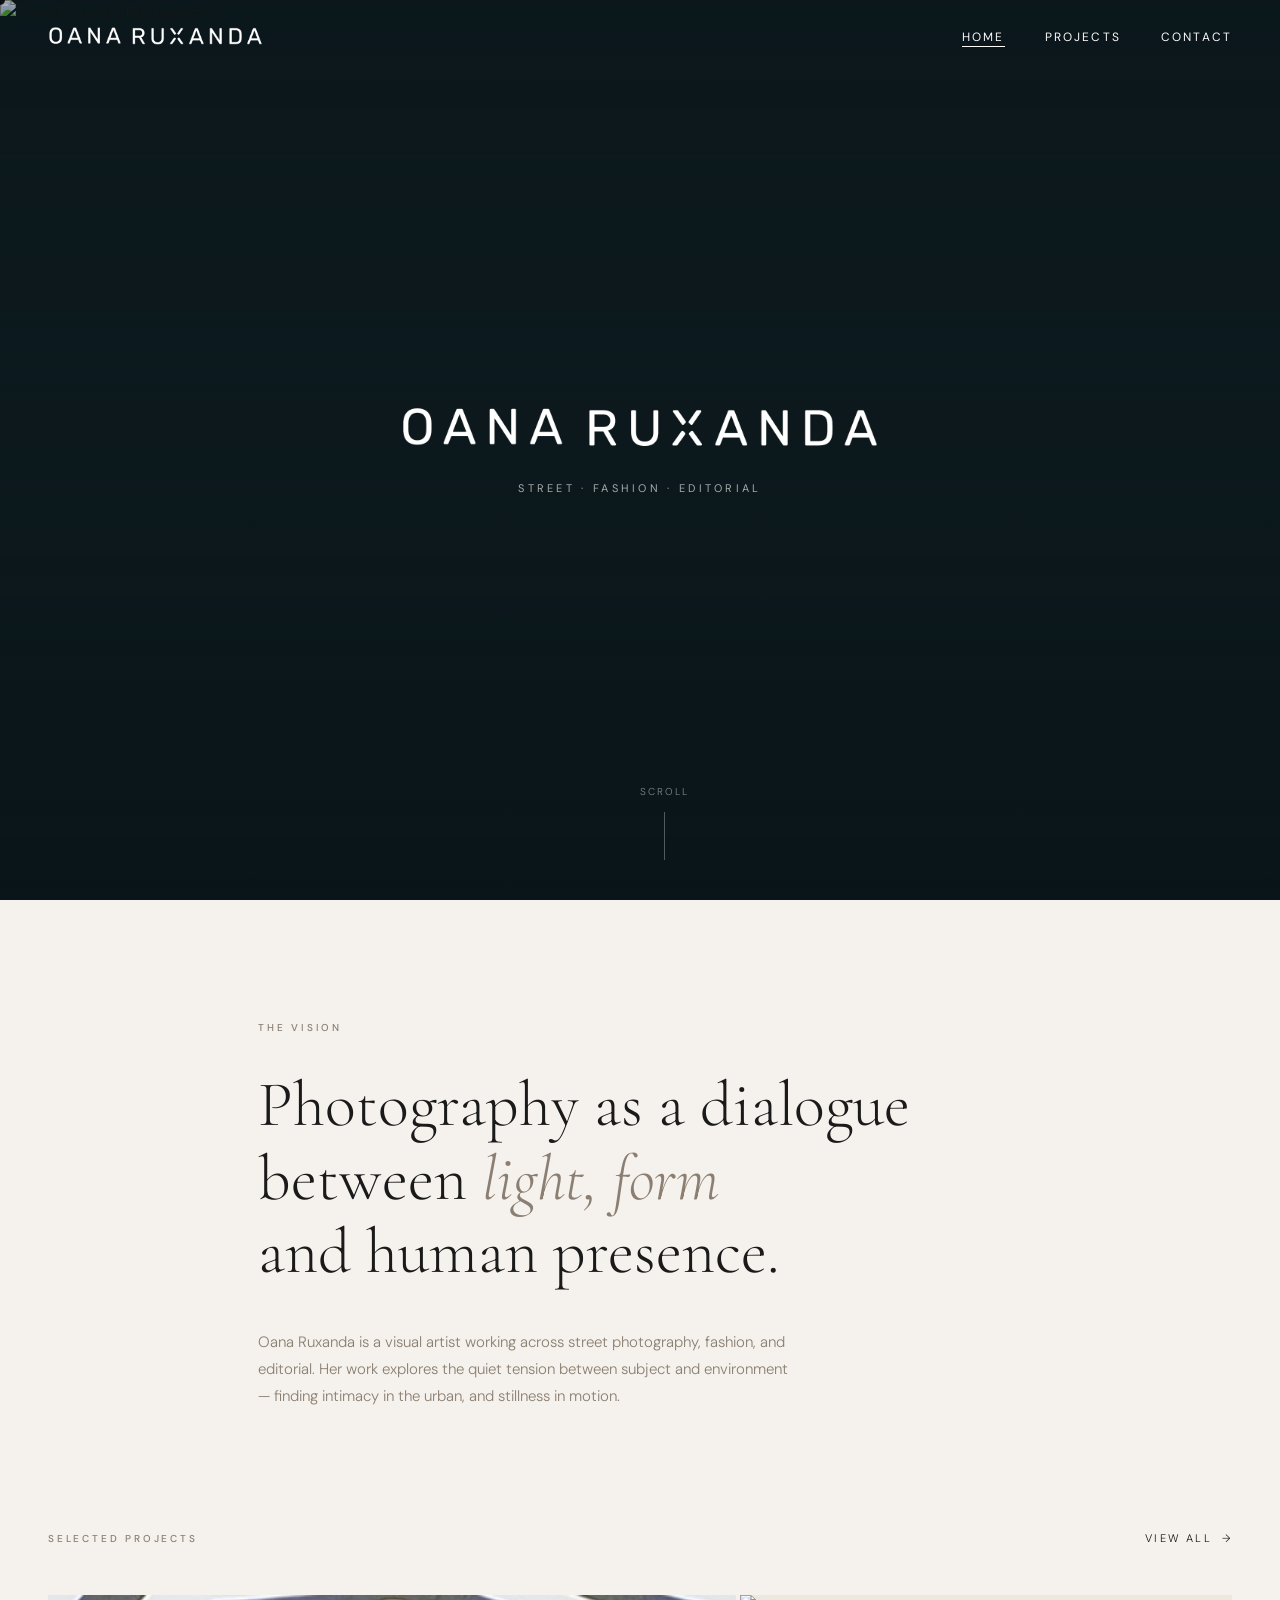
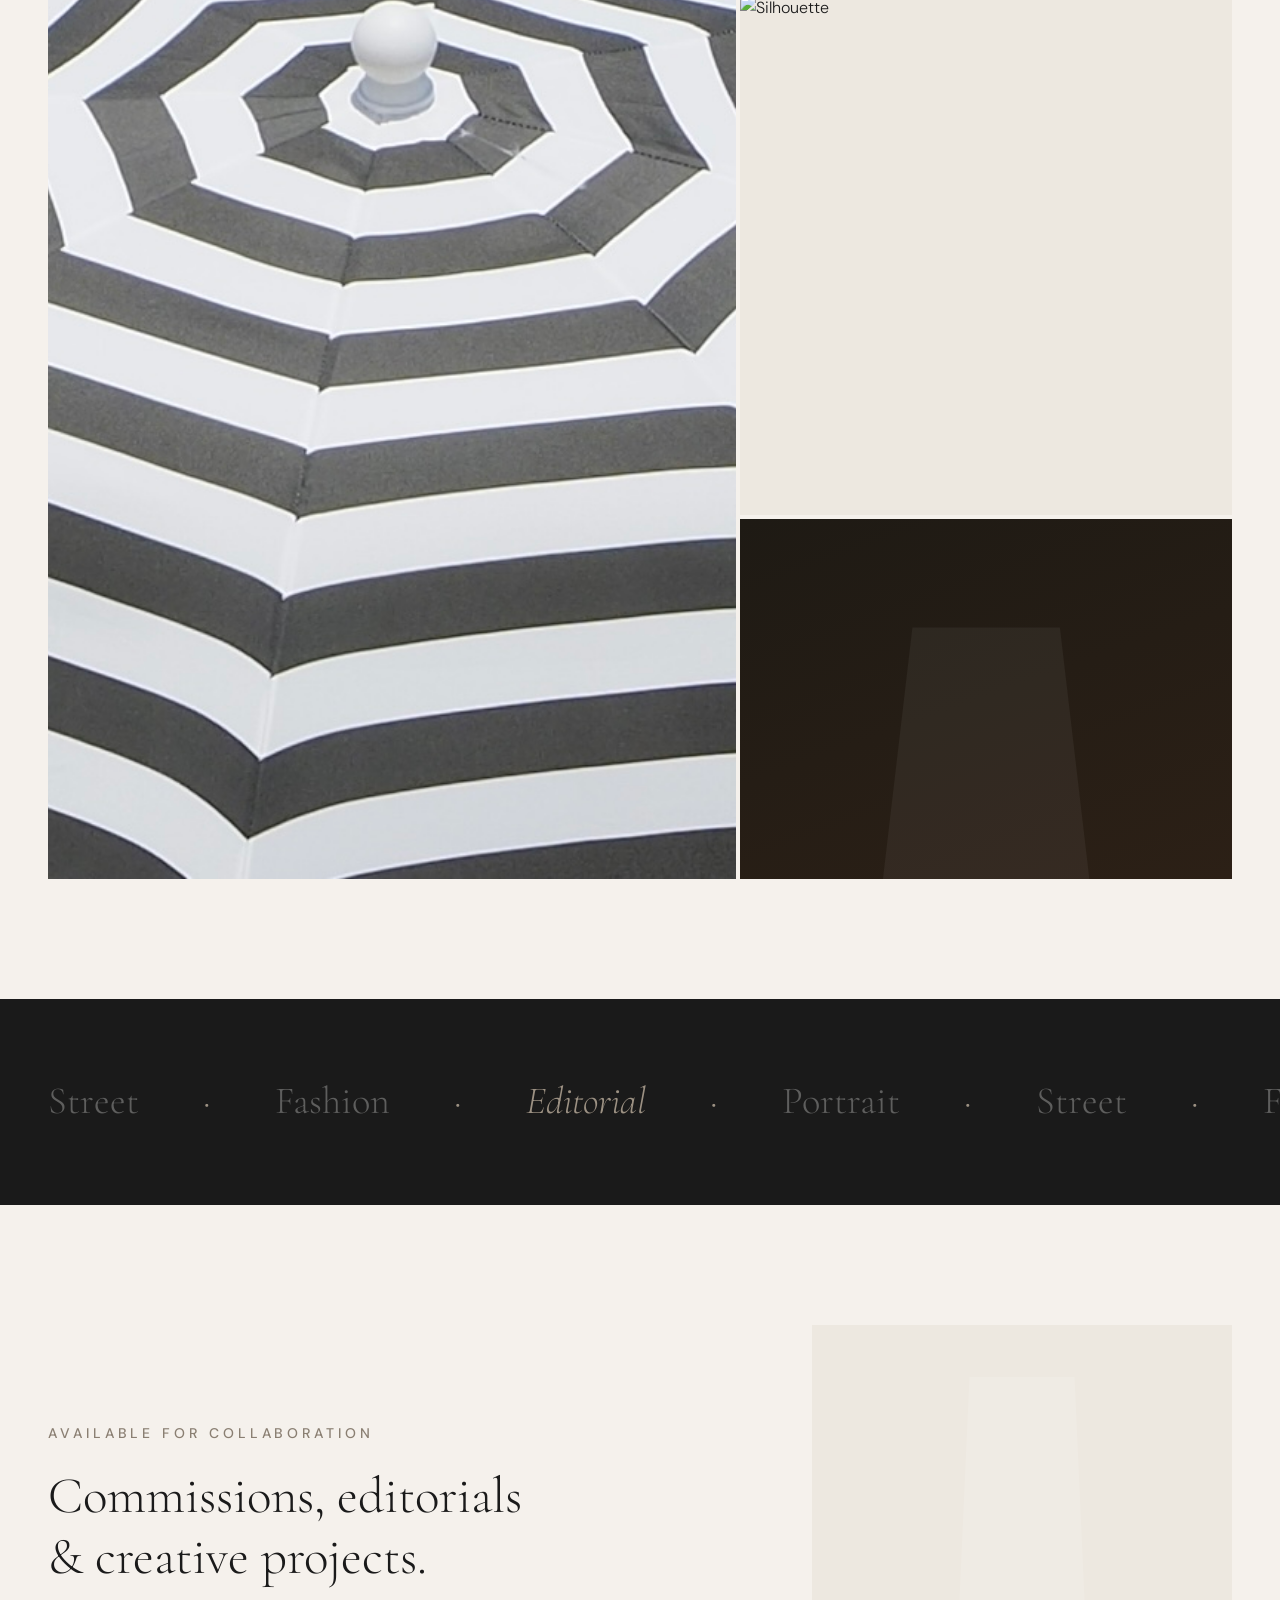
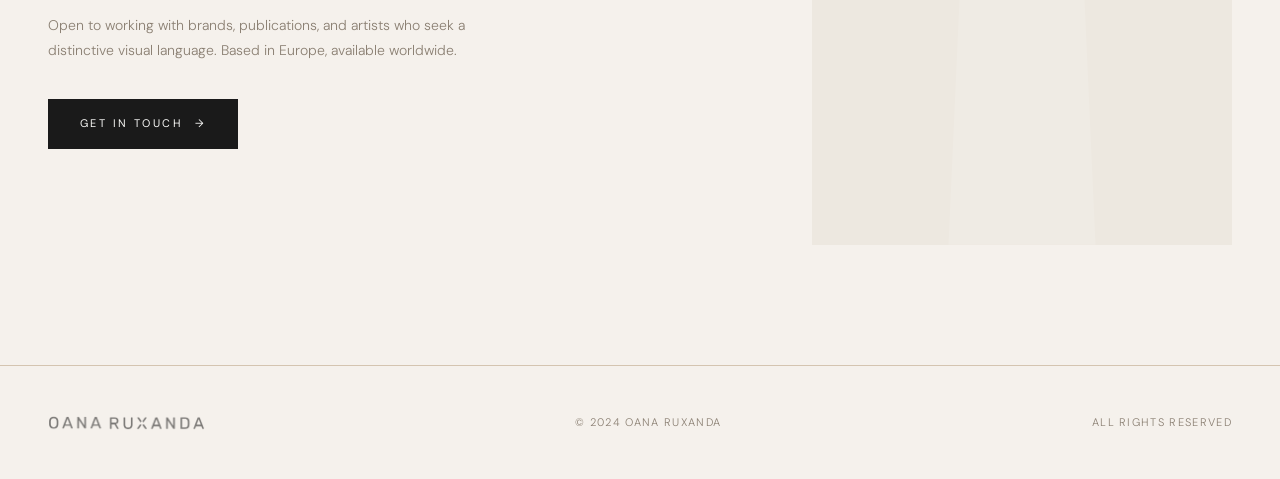
==== index.html @ 4364f2f2 "Initial commit — Oana Ruxanda portfolio website Co-Authored-By: Claude Sonnet 4.6 <noreply@anthropic" ====
<!DOCTYPE html>
<html lang="en">
<head>
  <meta charset="UTF-8">
  <meta name="viewport" content="width=device-width, initial-scale=1.0">
  <title>Oana Ruxanda — Photography</title>
  <link rel="icon" href="uploads/favicon-oana.png" type="image/png">
  <link rel="stylesheet" href="shared.css">
  <style>
    /* ---- Hero ---- */
    .hero {
      position: relative;
      height: 100vh;
      min-height: 600px;
      overflow: hidden;
      background: var(--black);
    }
    .hero-bg {
      position: absolute;
      inset: 0;
      background: #0d1a1e;
    }

    @keyframes heroFadeIn {
      from { opacity: 0; transform: scale(1.04); }
      to   { opacity: 1; transform: scale(1); }
    }
    .hero-main-img {
      position: absolute;
      inset: 0;
      width: 100%;
      height: 100%;
      object-fit: cover;
      object-position: center 40%;
      opacity: 0;
      animation: heroFadeIn 2s 0.2s var(--ease-out) forwards;
    }
    .hero-overlay {
      position: absolute;
      inset: 0;
      background: linear-gradient(
        to bottom,
        rgba(8,18,22,0.35) 0%,
        rgba(8,18,22,0.08) 40%,
        rgba(8,18,22,0.6) 100%
      );
      z-index: 1;
    }
    .hero-content {
      position: absolute;
      inset: 0;
      z-index: 2;
      display: flex;
      flex-direction: column;
      align-items: center;
      justify-content: center;
      text-align: center;
      padding: 0 24px;
    }
    .hero-logo {
      width: min(480px, 70vw);
      margin-bottom: 28px;
      opacity: 0;
      animation: heroTextIn 1.2s 0.8s var(--ease-out) forwards;
    }
    .hero-logo img {
      width: 100%;
      height: auto;
      object-fit: contain;
      filter: invert(1) brightness(2);
    }
    .hero-tagline {
      font-family: var(--font-sans);
      font-size: 11px;
      font-weight: 400;
      letter-spacing: 0.3em;
      text-transform: uppercase;
      color: rgba(250,250,248,0.65);
      opacity: 0;
      animation: heroTextIn 1.2s 1.1s var(--ease-out) forwards;
    }
    .hero-scroll {
      position: absolute;
      bottom: 40px;
      left: 50%;
      transform: translateX(-50%);
      z-index: 2;
      display: flex;
      flex-direction: column;
      align-items: center;
      gap: 12px;
      opacity: 0;
      animation: heroTextIn 1s 1.6s var(--ease-out) forwards;
      color: rgba(250,250,248,0.5);
      font-size: 10px;
      letter-spacing: 0.2em;
      text-transform: uppercase;
    }
    .hero-scroll-line {
      width: 1px;
      height: 48px;
      background: rgba(250,250,248,0.3);
      position: relative;
      overflow: hidden;
    }
    .hero-scroll-line::after {
      content: '';
      position: absolute;
      top: -100%;
      left: 0;
      width: 100%;
      height: 100%;
      background: rgba(250,250,248,0.7);
      animation: scrollDrop 1.8s 1.8s ease-in-out infinite;
    }
    @keyframes scrollDrop {
      0%   { top: -100%; }
      100% { top: 100%; }
    }
    @keyframes heroTextIn {
      from { opacity: 0; transform: translateY(16px); }
      to   { opacity: 1; transform: translateY(0); }
    }

    /* ---- Intro Section ---- */
    .intro {
      padding: 120px 48px;
      max-width: 860px;
      margin: 0 auto;
    }
    .intro-label {
      font-family: var(--font-sans);
      font-size: 10px;
      font-weight: 500;
      letter-spacing: 0.28em;
      text-transform: uppercase;
      color: var(--stone-dark);
      margin-bottom: 32px;
    }
    .intro-headline {
      font-family: var(--font-serif);
      font-size: clamp(36px, 5vw, 64px);
      font-weight: 300;
      line-height: 1.15;
      color: var(--charcoal);
      margin-bottom: 40px;
    }
    .intro-headline em {
      font-style: italic;
      color: var(--stone-dark);
    }
    .intro-body {
      font-size: 15px;
      font-weight: 300;
      color: var(--stone-dark);
      max-width: 540px;
      line-height: 1.8;
    }

    /* ---- Featured Projects ---- */
    .featured {
      padding: 0 48px 120px;
    }
    .featured-header {
      display: flex;
      align-items: baseline;
      justify-content: space-between;
      margin-bottom: 48px;
    }
    .section-label {
      font-size: 10px;
      font-weight: 500;
      letter-spacing: 0.28em;
      text-transform: uppercase;
      color: var(--stone-dark);
    }
    .view-all-link {
      font-size: 11px;
      letter-spacing: 0.2em;
      text-transform: uppercase;
      color: var(--charcoal);
      display: flex;
      align-items: center;
      gap: 10px;
      transition: gap 0.3s var(--ease-out);
    }
    .view-all-link:hover { gap: 18px; }
    .view-all-link::after { content: '→'; }

    /* Editorial asymmetric grid */
    .featured-grid {
      display: grid;
      grid-template-columns: 1.4fr 1fr;
      grid-template-rows: 520px 360px;
      gap: 4px;
    }
    .feat-item {
      position: relative;
      overflow: hidden;
      background: var(--cream-dark);
    }
    .feat-item:nth-child(1) { grid-row: span 2; }

    .feat-item-img {
      position: absolute;
      inset: 0;
      transition: transform 0.8s var(--ease-out);
    }
    .feat-item:hover .feat-item-img { transform: scale(1.04); }

    .feat-item-overlay {
      position: absolute;
      inset: 0;
      background: linear-gradient(to top, rgba(13,12,11,0.7) 0%, transparent 55%);
      opacity: 0;
      transition: opacity 0.5s var(--ease-out);
      z-index: 1;
    }
    .feat-item:hover .feat-item-overlay { opacity: 1; }

    .feat-item-info {
      position: absolute;
      bottom: 0; left: 0; right: 0;
      padding: 32px;
      z-index: 2;
      transform: translateY(8px);
      opacity: 0;
      transition: transform 0.5s var(--ease-out), opacity 0.5s var(--ease-out);
    }
    .feat-item:hover .feat-item-info { transform: translateY(0); opacity: 1; }

    .feat-item-title {
      font-family: var(--font-serif);
      font-size: 28px;
      font-weight: 300;
      color: var(--white);
      margin-bottom: 6px;
    }
    .feat-item-meta {
      font-size: 10px;
      letter-spacing: 0.2em;
      text-transform: uppercase;
      color: rgba(250,250,248,0.6);
    }

    /* Placeholder image fills */
    .ph-dark1  { background: linear-gradient(160deg, #2a2018 0%, #0f0d0b 100%); }
    .ph-dark2  { background: linear-gradient(160deg, #1e1a14 0%, #2c2016 100%); }
    .ph-mid1   { background: linear-gradient(160deg, #c8bfb0 0%, #a09080 100%); }
    .ph-mid2   { background: linear-gradient(160deg, #b0a898 0%, #8a7f72 100%); }

    /* Placeholder silhouette shapes */
    .ph-figure {
      position: absolute;
      bottom: 0;
      left: 50%;
      transform: translateX(-50%);
      width: 45%;
      height: 80%;
      background: rgba(0,0,0,0.2);
      clip-path: polygon(25% 0%, 75% 0%, 85% 100%, 15% 100%);
    }

    /* ---- Discipline Strip ---- */
    .disciplines {
      background: var(--charcoal);
      padding: 72px 48px;
      display: flex;
      align-items: center;
      gap: 0;
      overflow: hidden;
    }
    .disciplines-inner {
      display: flex;
      gap: 64px;
      animation: marquee 18s linear infinite;
      white-space: nowrap;
    }
    .disc-item {
      font-family: var(--font-serif);
      font-size: clamp(28px, 3vw, 42px);
      font-weight: 300;
      color: var(--white);
      opacity: 0.3;
      flex-shrink: 0;
    }
    .disc-item.accent {
      color: var(--stone-light);
      opacity: 0.7;
      font-style: italic;
    }
    @keyframes marquee {
      from { transform: translateX(0); }
      to   { transform: translateX(-50%); }
    }

    /* ---- Selected Work Banner ---- */
    .selected-banner {
      padding: 120px 48px;
      display: flex;
      align-items: center;
      gap: 80px;
    }
    .selected-banner-text { flex: 1; }
    .selected-banner-text h2 {
      font-family: var(--font-serif);
      font-size: clamp(32px, 4vw, 54px);
      font-weight: 300;
      line-height: 1.2;
      margin-bottom: 24px;
    }
    .selected-banner-text p {
      font-size: 14px;
      color: var(--stone-dark);
      max-width: 420px;
      line-height: 1.8;
      margin-bottom: 36px;
    }
    .btn-primary {
      display: inline-flex;
      align-items: center;
      gap: 12px;
      font-family: var(--font-sans);
      font-size: 11px;
      font-weight: 400;
      letter-spacing: 0.22em;
      text-transform: uppercase;
      color: var(--white);
      background: var(--charcoal);
      padding: 16px 32px;
      transition: background 0.3s, gap 0.3s var(--ease-out);
    }
    .btn-primary:hover { background: var(--charcoal-mid); gap: 20px; }
    .btn-primary::after { content: '→'; }

    .selected-banner-img {
      flex: 0 0 420px;
      height: 520px;
      position: relative;
      overflow: hidden;
      background: var(--cream-dark);
    }

    /* ---- Responsive ---- */
    @media (max-width: 900px) {
      .featured-grid {
        grid-template-columns: 1fr;
        grid-template-rows: 420px 280px 280px;
      }
      .feat-item:nth-child(1) { grid-row: span 1; }
      .featured, .intro { padding-left: 24px; padding-right: 24px; }
      .selected-banner { flex-direction: column; gap: 40px; padding: 72px 24px; }
      .selected-banner-img { flex: none; width: 100%; height: 320px; }
      .disciplines { padding: 48px 24px; }
    }
    @media (max-width: 600px) {
      .intro { padding: 72px 20px; }
      .featured { padding-left: 20px; padding-right: 20px; padding-bottom: 80px; }
      .selected-banner { padding: 60px 20px; }
      .featured-grid { grid-template-rows: 300px 220px 220px; }
    }
  </style>
</head>
<body>

  <!-- Cursor -->
  <div id="cursor"></div>
  <div id="cursor-ring"></div>

  <!-- Page Transition Overlay -->
  <div id="page-transition"></div>

  <!-- Navigation -->
  <nav class="nav light-links light-logo" data-light-on-top="true">
    <a class="nav-logo" href="index.html">
      <img src="uploads/logo-oana.png" alt="Oana Ruxanda">
    </a>
    <ul class="nav-links">
      <li><a href="index.html">Home</a></li>
      <li><a href="projects.html">Projects</a></li>
      <li><a href="contact.html">Contact</a></li>
    </ul>
    <button class="nav-hamburger" id="nav-hamburger" aria-label="Menu">
      <span></span><span></span><span></span>
    </button>
  </nav>
  <div class="nav-mobile" id="nav-mobile">
    <a href="index.html">Home</a>
    <a href="projects.html">Projects</a>
    <a href="contact.html">Contact</a>
  </div>

  <!-- Hero -->
  <section class="hero">
    <div class="hero-bg"></div>
    <img class="hero-main-img" src="echoes/cover.jpg" alt="Oana Ruxanda Photography">
    <div class="hero-overlay"></div>
    <div class="hero-content">
      <div class="hero-logo">
        <img src="uploads/logo-oana.png" alt="Oana Ruxanda">
      </div>
      <p class="hero-tagline">Street · Fashion · Editorial</p>
    </div>
    <div class="hero-scroll">
      <span>Scroll</span>
      <div class="hero-scroll-line"></div>
    </div>
  </section>

  <!-- Intro -->
  <section class="intro">
    <p class="reveal intro-label">The Vision</p>
    <h2 class="reveal reveal-delay-1 intro-headline">
      Photography as a dialogue<br>between <em>light, form</em><br>and human presence.
    </h2>
    <p class="reveal reveal-delay-2 intro-body">
      Oana Ruxanda is a visual artist working across street photography, fashion, and editorial. Her work explores the quiet tension between subject and environment — finding intimacy in the urban, and stillness in motion.
    </p>
  </section>

  <!-- Featured Projects -->
  <section class="featured">
    <div class="featured-header reveal">
      <span class="section-label">Selected Projects</span>
      <a class="view-all-link" href="projects.html">View All</a>
    </div>
    <div class="featured-grid">

      <a href="project-detail.html?id=1" class="feat-item reveal">
        <div class="feat-item-img" style="position:absolute;inset:0;">
          <img src="uploads/umbrella-diaries/cover.jpeg" alt="Umbrella Diaries" style="width:100%;height:100%;object-fit:cover;display:block;">
        </div>
        <div class="feat-item-overlay"></div>
        <div class="feat-item-info">
          <div class="feat-item-title">Umbrella Diaries</div>
          <div class="feat-item-meta">Street · 2024</div>
        </div>
      </a>

      <a href="project-detail.html?id=2" class="feat-item reveal reveal-delay-2">
        <div class="feat-item-img" style="position:absolute;inset:0;">
          <img src="echoes/Oana Ruxanda_echoes_dyptic 3.2.jpg" alt="Silhouette" style="width:100%;height:100%;object-fit:cover;display:block;">
        </div>
        <div class="feat-item-overlay"></div>
        <div class="feat-item-info">
          <div class="feat-item-title">Echoes</div>
          <div class="feat-item-meta">Fashion · 2024</div>
        </div>
      </a>

      <a href="project-detail.html?id=3" class="feat-item reveal reveal-delay-3">
        <div class="feat-item-img ph-dark2">
          <div class="ph-figure" style="background:rgba(255,255,255,0.05); width:60%; height:70%;"></div>
        </div>
        <div class="feat-item-overlay"></div>
        <div class="feat-item-info">
          <div class="feat-item-title">Soft Focus</div>
          <div class="feat-item-meta">Editorial · 2023</div>
        </div>
      </a>

    </div>
  </section>

  <!-- Discipline Strip -->
  <div class="disciplines">
    <div class="disciplines-inner">
      <span class="disc-item">Street</span>
      <span class="disc-item accent">·</span>
      <span class="disc-item">Fashion</span>
      <span class="disc-item accent">·</span>
      <span class="disc-item accent">Editorial</span>
      <span class="disc-item accent">·</span>
      <span class="disc-item">Portrait</span>
      <span class="disc-item accent">·</span>
      <span class="disc-item">Street</span>
      <span class="disc-item accent">·</span>
      <span class="disc-item">Fashion</span>
      <span class="disc-item accent">·</span>
      <span class="disc-item accent">Editorial</span>
      <span class="disc-item accent">·</span>
      <span class="disc-item">Portrait</span>
      <span class="disc-item accent">·</span>
    </div>
  </div>

  <!-- Selected Work Banner -->
  <section class="selected-banner">
    <div class="selected-banner-text reveal">
      <p class="section-label" style="margin-bottom:20px;">Available for Collaboration</p>
      <h2>Commissions, editorials<br>&amp; creative projects.</h2>
      <p>Open to working with brands, publications, and artists who seek a distinctive visual language. Based in Europe, available worldwide.</p>
      <a href="contact.html" class="btn-primary">Get in Touch</a>
    </div>
    <div class="selected-banner-img reveal reveal-delay-3 ph-mid2">
      <div class="ph-figure" style="background:rgba(255,255,255,0.12); width:50%; height:90%;"></div>
    </div>
  </section>

  <!-- Footer -->
  <footer class="footer reveal">
    <div class="footer-logo">
      <img src="uploads/logo-oana.png" alt="Oana Ruxanda">
    </div>
    <span>© 2024 Oana Ruxanda</span>
    <span>All rights reserved</span>
  </footer>

  <script src="shared.js"></script>
</body>
</html>
---- shared.css ----
/* ============================================
   OANA RUXANDA — Shared Design System
   ============================================ */

@import url('https://fonts.googleapis.com/css2?family=Cormorant+Garamond:ital,wght@0,300;0,400;0,500;0,600;1,300;1,400;1,500&family=DM+Sans:wght@200;300;400;500&display=swap');

/* --- Tokens --- */
:root {
  --cream: #F5F1EC;
  --cream-dark: #EDE8E0;
  --charcoal: #1A1A1A;
  --charcoal-mid: #2C2C2C;
  --stone: #B8A99A;
  --stone-light: #D4C4B0;
  --stone-dark: #8A7F72;
  --white: #FAFAF8;
  --black: #0D0D0D;

  --font-serif: 'Cormorant Garamond', Georgia, serif;
  --font-sans: 'DM Sans', system-ui, sans-serif;

  --nav-h: 72px;
  --ease-out: cubic-bezier(0.16, 1, 0.3, 1);
  --ease-in-out: cubic-bezier(0.65, 0, 0.35, 1);
}

/* --- Reset --- */
*, *::before, *::after { box-sizing: border-box; margin: 0; padding: 0; }
html { scroll-behavior: smooth; }
body {
  background: var(--cream);
  color: var(--charcoal);
  font-family: var(--font-sans);
  font-weight: 300;
  line-height: 1.6;
  cursor: none;
  overflow-x: hidden;
}
img { display: block; width: 100%; height: 100%; object-fit: cover; }
a { color: inherit; text-decoration: none; }
button { cursor: none; border: none; background: none; font-family: inherit; }

/* --- Custom Cursor --- */
#cursor {
  position: fixed;
  width: 10px; height: 10px;
  background: var(--charcoal);
  border-radius: 50%;
  pointer-events: none;
  z-index: 9999;
  transform: translate(-50%, -50%);
  transition: width 0.3s var(--ease-out), height 0.3s var(--ease-out), background 0.3s;
  mix-blend-mode: multiply;
}
#cursor.hover {
  width: 40px; height: 40px;
  background: var(--stone);
}
#cursor.dark {
  background: var(--white);
  mix-blend-mode: screen;
}
#cursor-ring {
  position: fixed;
  width: 36px; height: 36px;
  border: 1px solid var(--charcoal);
  border-radius: 50%;
  pointer-events: none;
  z-index: 9998;
  transform: translate(-50%, -50%);
  transition: width 0.5s var(--ease-out), height 0.5s var(--ease-out), border-color 0.3s, opacity 0.3s;
  opacity: 0.4;
}
#cursor-ring.hover { width: 60px; height: 60px; opacity: 0.2; }
#cursor-ring.dark { border-color: var(--white); }

/* --- Navigation --- */
.nav {
  position: fixed;
  top: 0; left: 0; right: 0;
  z-index: 100;
  height: var(--nav-h);
  display: flex;
  align-items: center;
  justify-content: space-between;
  padding: 0 48px;
  transition: transform 0.5s var(--ease-out), background 0.4s;
}
.nav.hidden { transform: translateY(-100%); }
.nav.solid { background: var(--cream); }
.nav.dark-bg { background: transparent; }

.nav-logo img {
  height: 22px;
  width: auto;
  display: block;
}

.nav-links {
  display: flex;
  gap: 40px;
  list-style: none;
}
.nav-links a {
  font-family: var(--font-sans);
  font-size: 12px;
  font-weight: 400;
  letter-spacing: 0.18em;
  text-transform: uppercase;
  position: relative;
  color: inherit;
}
.nav-links a::after {
  content: '';
  position: absolute;
  bottom: -2px; left: 0;
  width: 0; height: 1px;
  background: currentColor;
  transition: width 0.4s var(--ease-out);
}
.nav-links a:hover::after,
.nav-links a.active::after { width: 100%; }

.nav.light-links .nav-links a { color: var(--white); }
.nav.light-logo .nav-logo img { filter: invert(1) brightness(2); }
.nav.solid .nav-logo img { filter: none; }
.nav.solid .nav-links a { color: var(--charcoal); }

/* --- Page Transition Overlay --- */
#page-transition {
  position: fixed;
  inset: 0;
  background: var(--charcoal);
  z-index: 9000;
  transform: scaleY(0);
  transform-origin: bottom;
  pointer-events: none;
}
#page-transition.enter {
  animation: ptEnter 0.5s var(--ease-in-out) forwards;
}
#page-transition.exit {
  animation: ptExit 0.5s var(--ease-in-out) forwards;
}
@keyframes ptEnter {
  from { transform: scaleY(0); transform-origin: bottom; }
  to   { transform: scaleY(1); transform-origin: bottom; }
}
@keyframes ptExit {
  from { transform: scaleY(1); transform-origin: top; }
  to   { transform: scaleY(0); transform-origin: top; }
}

/* --- Scroll Reveal --- */
.reveal {
  opacity: 0;
  transform: translateY(32px);
  transition: opacity 0.8s var(--ease-out), transform 0.8s var(--ease-out);
}
.reveal.visible {
  opacity: 1;
  transform: translateY(0);
}
.reveal-delay-1 { transition-delay: 0.1s; }
.reveal-delay-2 { transition-delay: 0.2s; }
.reveal-delay-3 { transition-delay: 0.3s; }
.reveal-delay-4 { transition-delay: 0.4s; }
.reveal-delay-5 { transition-delay: 0.5s; }

/* --- Footer --- */
.footer {
  padding: 48px;
  display: flex;
  align-items: center;
  justify-content: space-between;
  border-top: 1px solid var(--stone-light);
  font-size: 11px;
  letter-spacing: 0.12em;
  text-transform: uppercase;
  color: var(--stone-dark);
}
.footer-logo img { height: 16px; width: auto; opacity: 0.5; }

/* --- Mobile Navigation --- */
.nav-hamburger {
  display: none;
  flex-direction: column;
  justify-content: center;
  gap: 5px;
  width: 44px; height: 44px;
  cursor: pointer;
  background: none;
  border: none;
  padding: 11px 8px;
  color: var(--charcoal);
  position: relative;
  z-index: 101;
}
.nav.light-links .nav-hamburger { color: var(--white); }
.nav.solid .nav-hamburger { color: var(--charcoal); }
.nav-hamburger span {
  display: block;
  width: 22px; height: 1px;
  background: currentColor;
  transition: transform 0.35s var(--ease-out), opacity 0.25s;
}
.nav-hamburger.open span:nth-child(1) { transform: translateY(6px) rotate(45deg); }
.nav-hamburger.open span:nth-child(2) { opacity: 0; transform: scaleX(0); }
.nav-hamburger.open span:nth-child(3) { transform: translateY(-6px) rotate(-45deg); }

.nav-mobile {
  position: fixed;
  top: var(--nav-h);
  left: 0; right: 0; bottom: 0;
  background: var(--cream);
  z-index: 99;
  display: flex;
  flex-direction: column;
  align-items: center;
  justify-content: center;
  gap: 48px;
  transform: translateX(100%);
  transition: transform 0.45s var(--ease-out);
}
.nav-mobile.open { transform: translateX(0); }
.nav-mobile a {
  font-family: var(--font-serif);
  font-size: 42px;
  font-weight: 300;
  color: var(--charcoal);
  letter-spacing: -0.01em;
  cursor: pointer;
}
.nav-mobile a.active { color: var(--stone-dark); font-style: italic; }

/* --- Global Mobile Fixes --- */
@media (max-width: 768px) {
  .nav-hamburger { display: flex; }
  .nav-links { display: none; }
  .nav { padding: 0 20px; }
  .footer { padding: 28px 20px; flex-wrap: wrap; gap: 12px; }
}

/* Hide custom cursor on touch devices */
@media (hover: none) and (pointer: coarse) {
  #cursor, #cursor-ring { display: none !important; }
  body { cursor: auto !important; }
  a, button, input, select, textarea { cursor: pointer !important; }
}

/* Show card overlay info on touch screens (no hover state) */
@media (hover: none) {
  .feat-item-overlay,
  .project-card-overlay { opacity: 1 !important; }
  .feat-item-info,
  .project-card-info { opacity: 1 !important; transform: translateY(0) !important; }
}
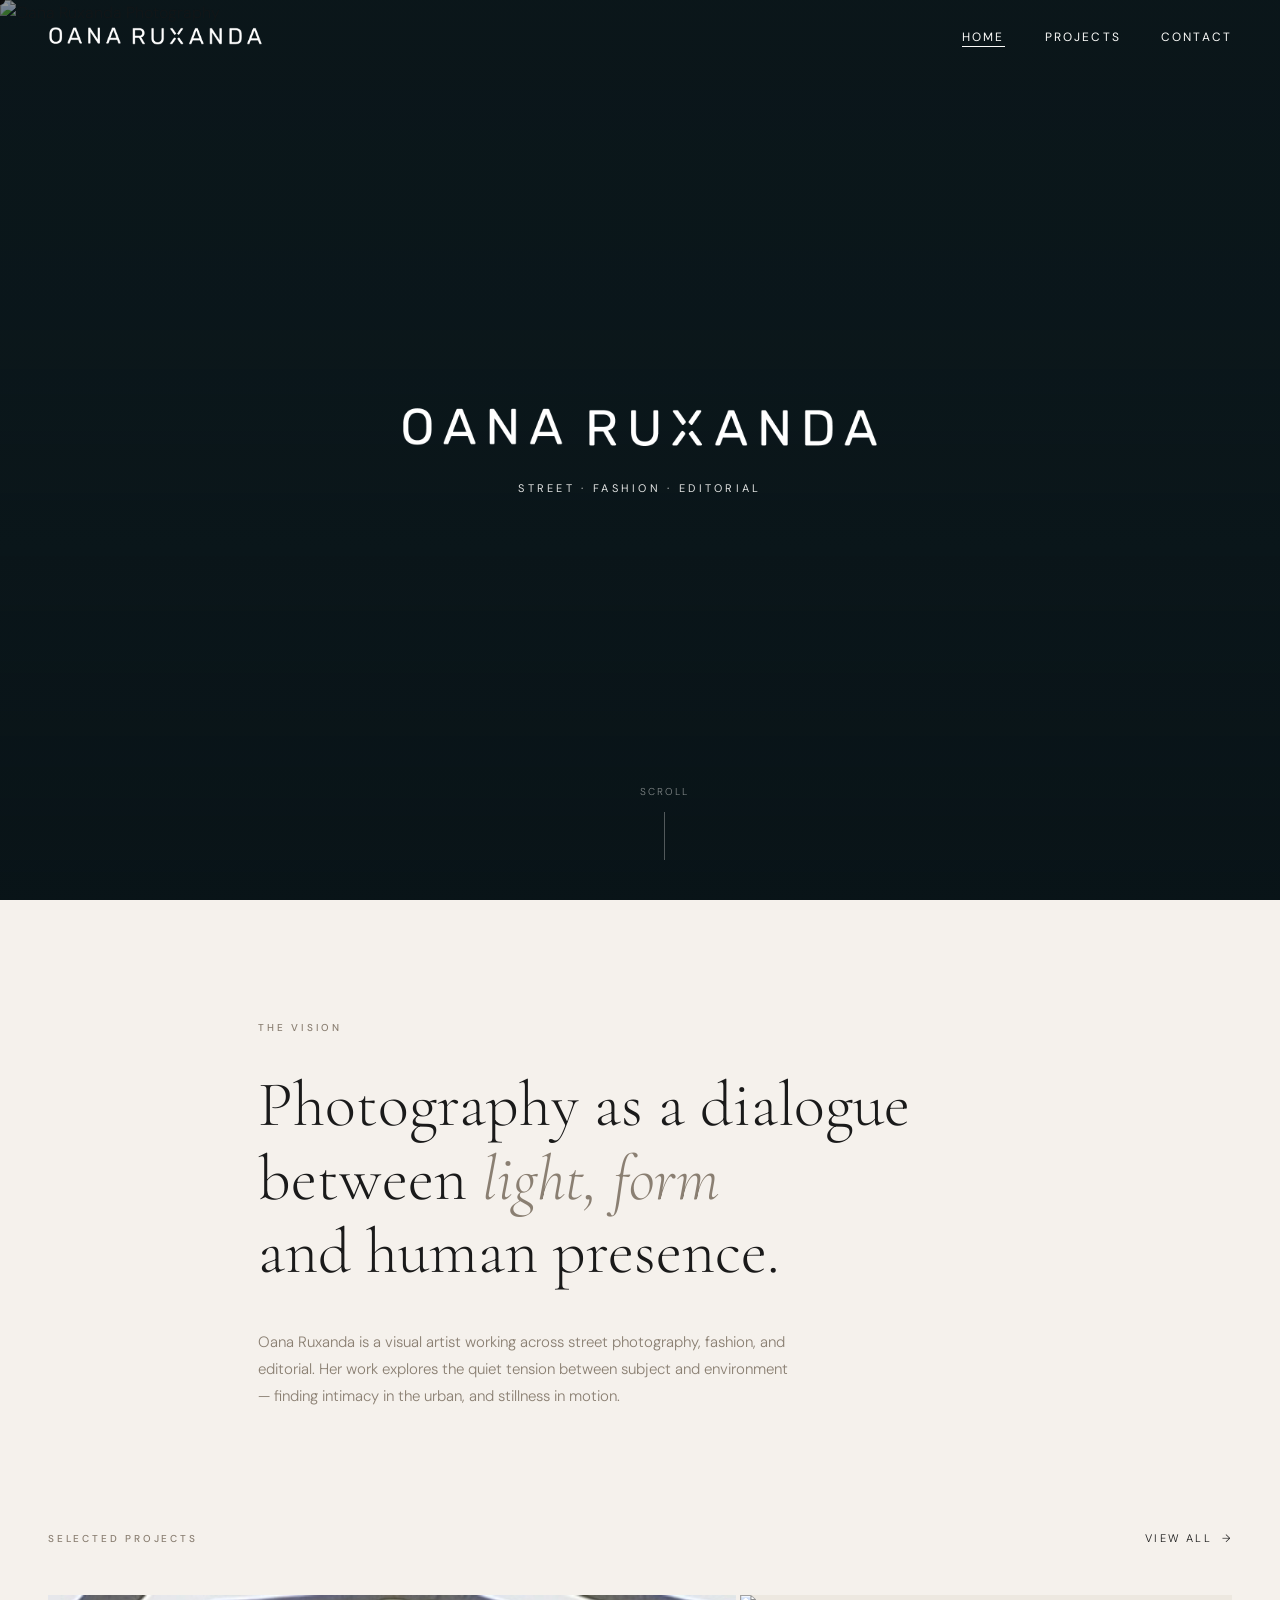
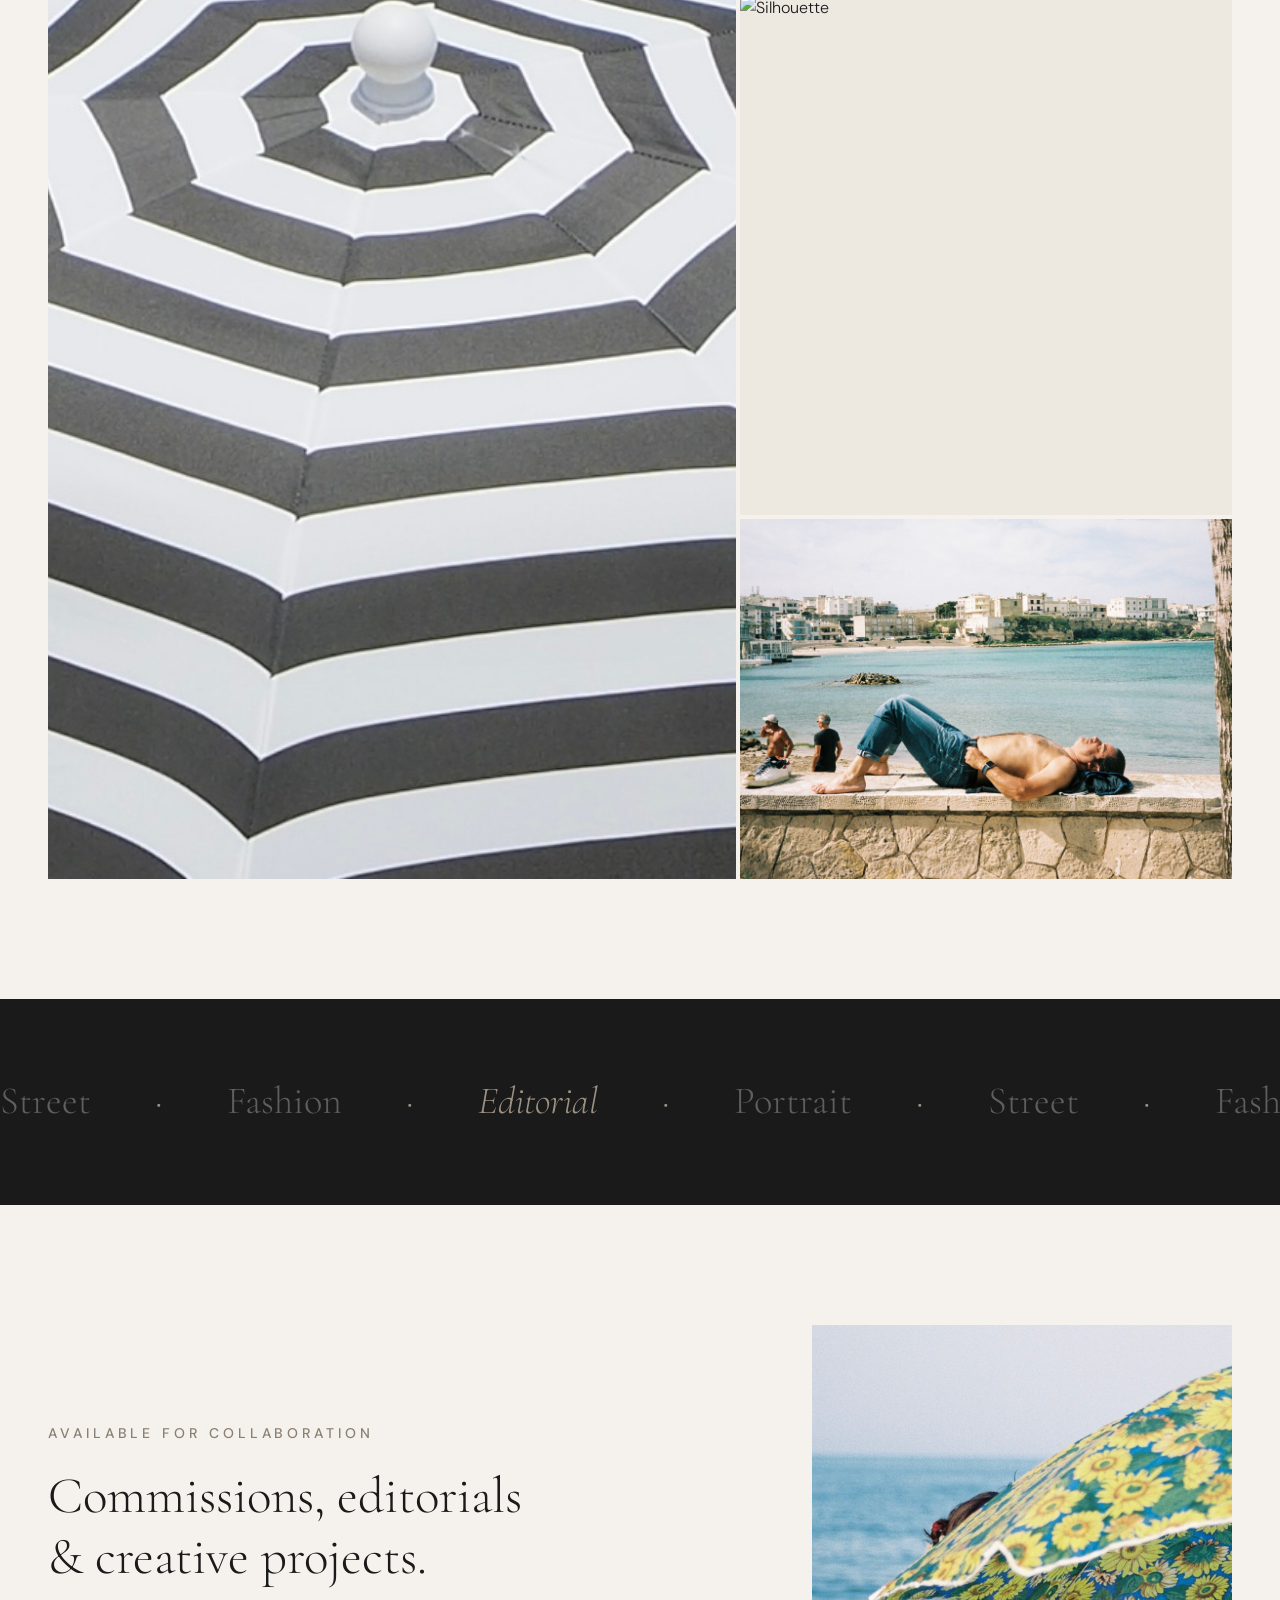
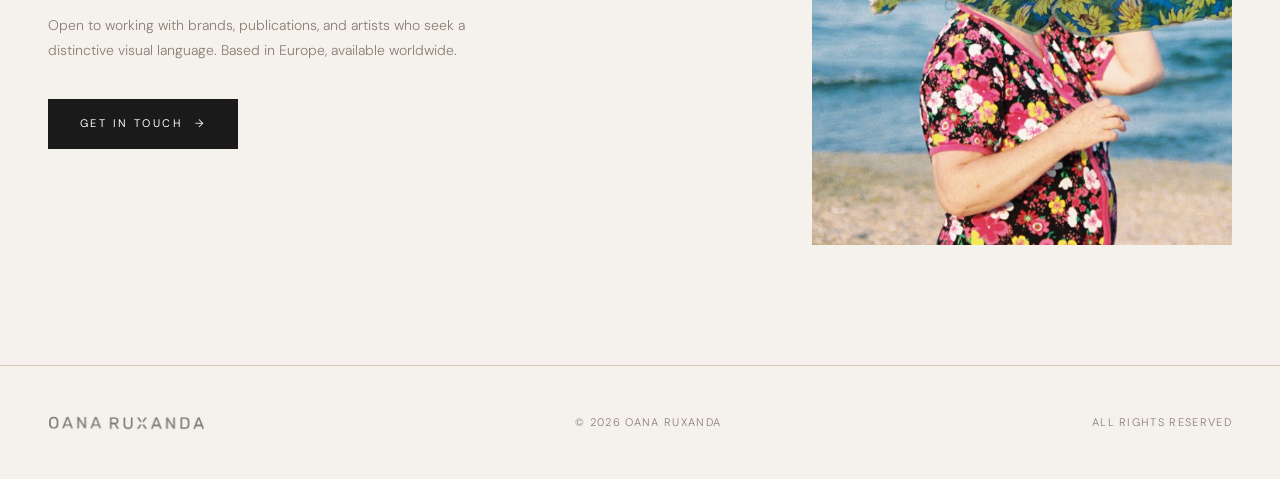
==== commit 36e26e64: "Add new project image sets and update site pages Co-Authored-By: Claude Sonnet 4.6 <noreply@anthropi" ====
--- a/index.html
+++ b/index.html
@@ -40,9 +40,9 @@
       inset: 0;
       background: linear-gradient(
         to bottom,
-        rgba(8,18,22,0.35) 0%,
-        rgba(8,18,22,0.08) 40%,
-        rgba(8,18,22,0.6) 100%
+        rgba(8,18,22,0.45) 0%,
+        rgba(8,18,22,0.38) 40%,
+        rgba(8,18,22,0.72) 100%
       );
       z-index: 1;
     }
@@ -75,7 +75,7 @@
       font-weight: 400;
       letter-spacing: 0.3em;
       text-transform: uppercase;
-      color: rgba(250,250,248,0.65);
+      color: rgba(250,250,248,0.9);
       opacity: 0;
       animation: heroTextIn 1.2s 1.1s var(--ease-out) forwards;
     }
@@ -264,17 +264,19 @@
     /* ---- Discipline Strip ---- */
     .disciplines {
       background: var(--charcoal);
-      padding: 72px 48px;
-      display: flex;
-      align-items: center;
-      gap: 0;
+      padding: 72px 0;
       overflow: hidden;
     }
+    .disciplines-track {
+      display: flex;
+      will-change: transform;
+    }
     .disciplines-inner {
       display: flex;
       gap: 64px;
-      animation: marquee 18s linear infinite;
+      padding-right: 64px;
       white-space: nowrap;
+      flex-shrink: 0;
     }
     .disc-item {
       font-family: var(--font-serif);
@@ -291,7 +293,7 @@
     }
     @keyframes marquee {
       from { transform: translateX(0); }
-      to   { transform: translateX(-50%); }
+      to   { transform: translateX(var(--marquee-offset)); }
     }
 
     /* ---- Selected Work Banner ---- */
@@ -351,7 +353,7 @@
       .featured, .intro { padding-left: 24px; padding-right: 24px; }
       .selected-banner { flex-direction: column; gap: 40px; padding: 72px 24px; }
       .selected-banner-img { flex: none; width: 100%; height: 320px; }
-      .disciplines { padding: 48px 24px; }
+      .disciplines { padding: 48px 0; }
     }
     @media (max-width: 600px) {
       .intro { padding: 72px 20px; }
@@ -371,7 +373,7 @@
   <div id="page-transition"></div>
 
   <!-- Navigation -->
-  <nav class="nav light-links light-logo" data-light-on-top="true">
+  <nav class="nav light-links light-logo logo-hidden" data-light-on-top="true" data-hide-logo-on-top="true">
     <a class="nav-logo" href="index.html">
       <img src="uploads/logo-oana.png" alt="Oana Ruxanda">
     </a>
@@ -449,13 +451,13 @@
       </a>
 
       <a href="project-detail.html?id=3" class="feat-item reveal reveal-delay-3">
-        <div class="feat-item-img ph-dark2">
-          <div class="ph-figure" style="background:rgba(255,255,255,0.05); width:60%; height:70%;"></div>
+        <div class="feat-item-img">
+          <img src="idle days/1.jpeg" alt="Idle Days" style="width:100%;height:100%;object-fit:cover;display:block;">
         </div>
         <div class="feat-item-overlay"></div>
         <div class="feat-item-info">
-          <div class="feat-item-title">Soft Focus</div>
-          <div class="feat-item-meta">Editorial · 2023</div>
+          <div class="feat-item-title">Idle Days</div>
+          <div class="feat-item-meta">Documentary · 2024</div>
         </div>
       </a>
 
@@ -464,23 +466,17 @@
 
   <!-- Discipline Strip -->
   <div class="disciplines">
-    <div class="disciplines-inner">
-      <span class="disc-item">Street</span>
-      <span class="disc-item accent">·</span>
-      <span class="disc-item">Fashion</span>
-      <span class="disc-item accent">·</span>
-      <span class="disc-item accent">Editorial</span>
-      <span class="disc-item accent">·</span>
-      <span class="disc-item">Portrait</span>
-      <span class="disc-item accent">·</span>
-      <span class="disc-item">Street</span>
-      <span class="disc-item accent">·</span>
-      <span class="disc-item">Fashion</span>
-      <span class="disc-item accent">·</span>
-      <span class="disc-item accent">Editorial</span>
-      <span class="disc-item accent">·</span>
-      <span class="disc-item">Portrait</span>
-      <span class="disc-item accent">·</span>
+    <div class="disciplines-track">
+      <div class="disciplines-inner">
+        <span class="disc-item">Street</span>
+        <span class="disc-item accent">·</span>
+        <span class="disc-item">Fashion</span>
+        <span class="disc-item accent">·</span>
+        <span class="disc-item accent">Editorial</span>
+        <span class="disc-item accent">·</span>
+        <span class="disc-item">Portrait</span>
+        <span class="disc-item accent">·</span>
+      </div>
     </div>
   </div>
 
@@ -492,8 +488,8 @@
       <p>Open to working with brands, publications, and artists who seek a distinctive visual language. Based in Europe, available worldwide.</p>
       <a href="contact.html" class="btn-primary">Get in Touch</a>
     </div>
-    <div class="selected-banner-img reveal reveal-delay-3 ph-mid2">
-      <div class="ph-figure" style="background:rgba(255,255,255,0.12); width:50%; height:90%;"></div>
+    <div class="selected-banner-img reveal reveal-delay-3">
+      <img src="umbrella diaries/umbrella vertical.jpeg" alt="Umbrella Diaries" style="width:100%;height:100%;object-fit:cover;object-position:center;display:block;">
     </div>
   </section>
 
@@ -502,7 +498,7 @@
     <div class="footer-logo">
       <img src="uploads/logo-oana.png" alt="Oana Ruxanda">
     </div>
-    <span>© 2024 Oana Ruxanda</span>
+    <span>© 2026 Oana Ruxanda</span>
     <span>All rights reserved</span>
   </footer>
 
--- a/shared.css
+++ b/shared.css
@@ -94,6 +94,12 @@
   height: 22px;
   width: auto;
   display: block;
+  transition: opacity 0.4s ease;
+}
+
+.nav.logo-hidden .nav-logo {
+  opacity: 0;
+  pointer-events: none;
 }
 
 .nav-links {
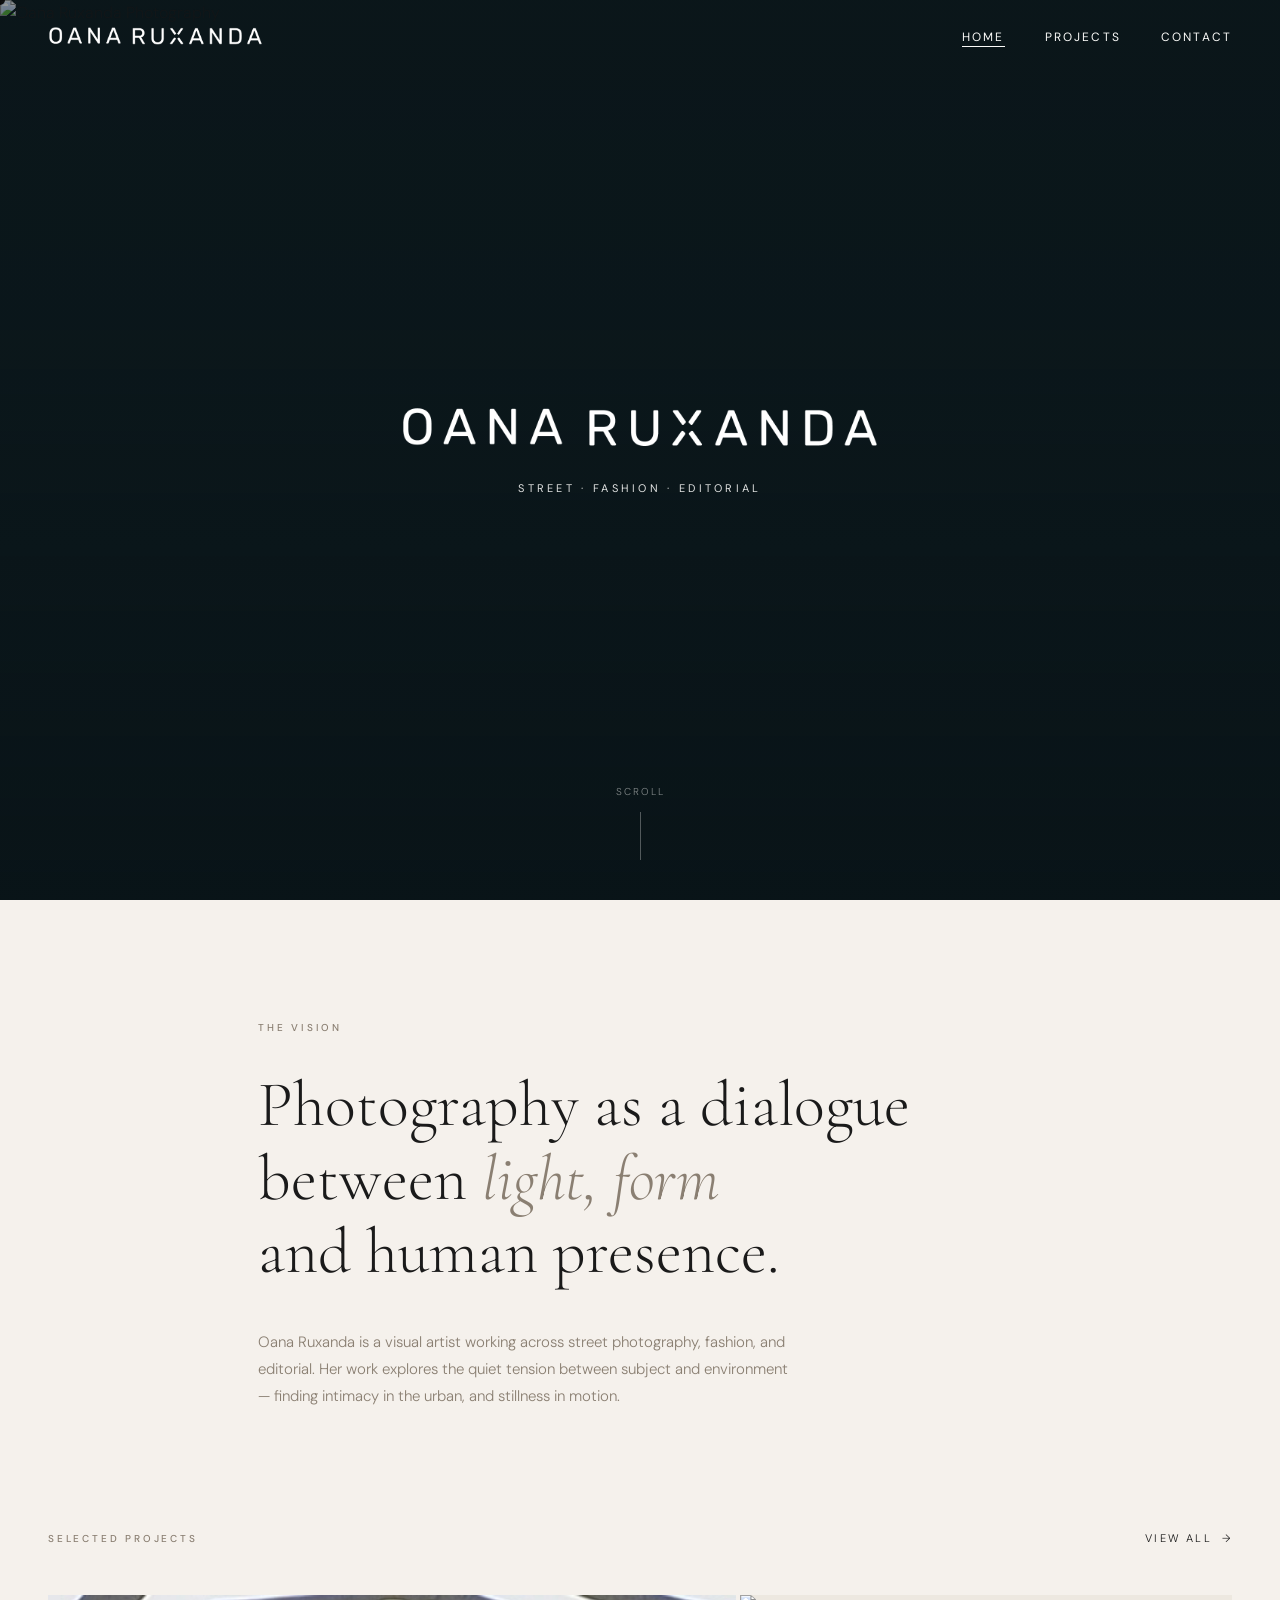
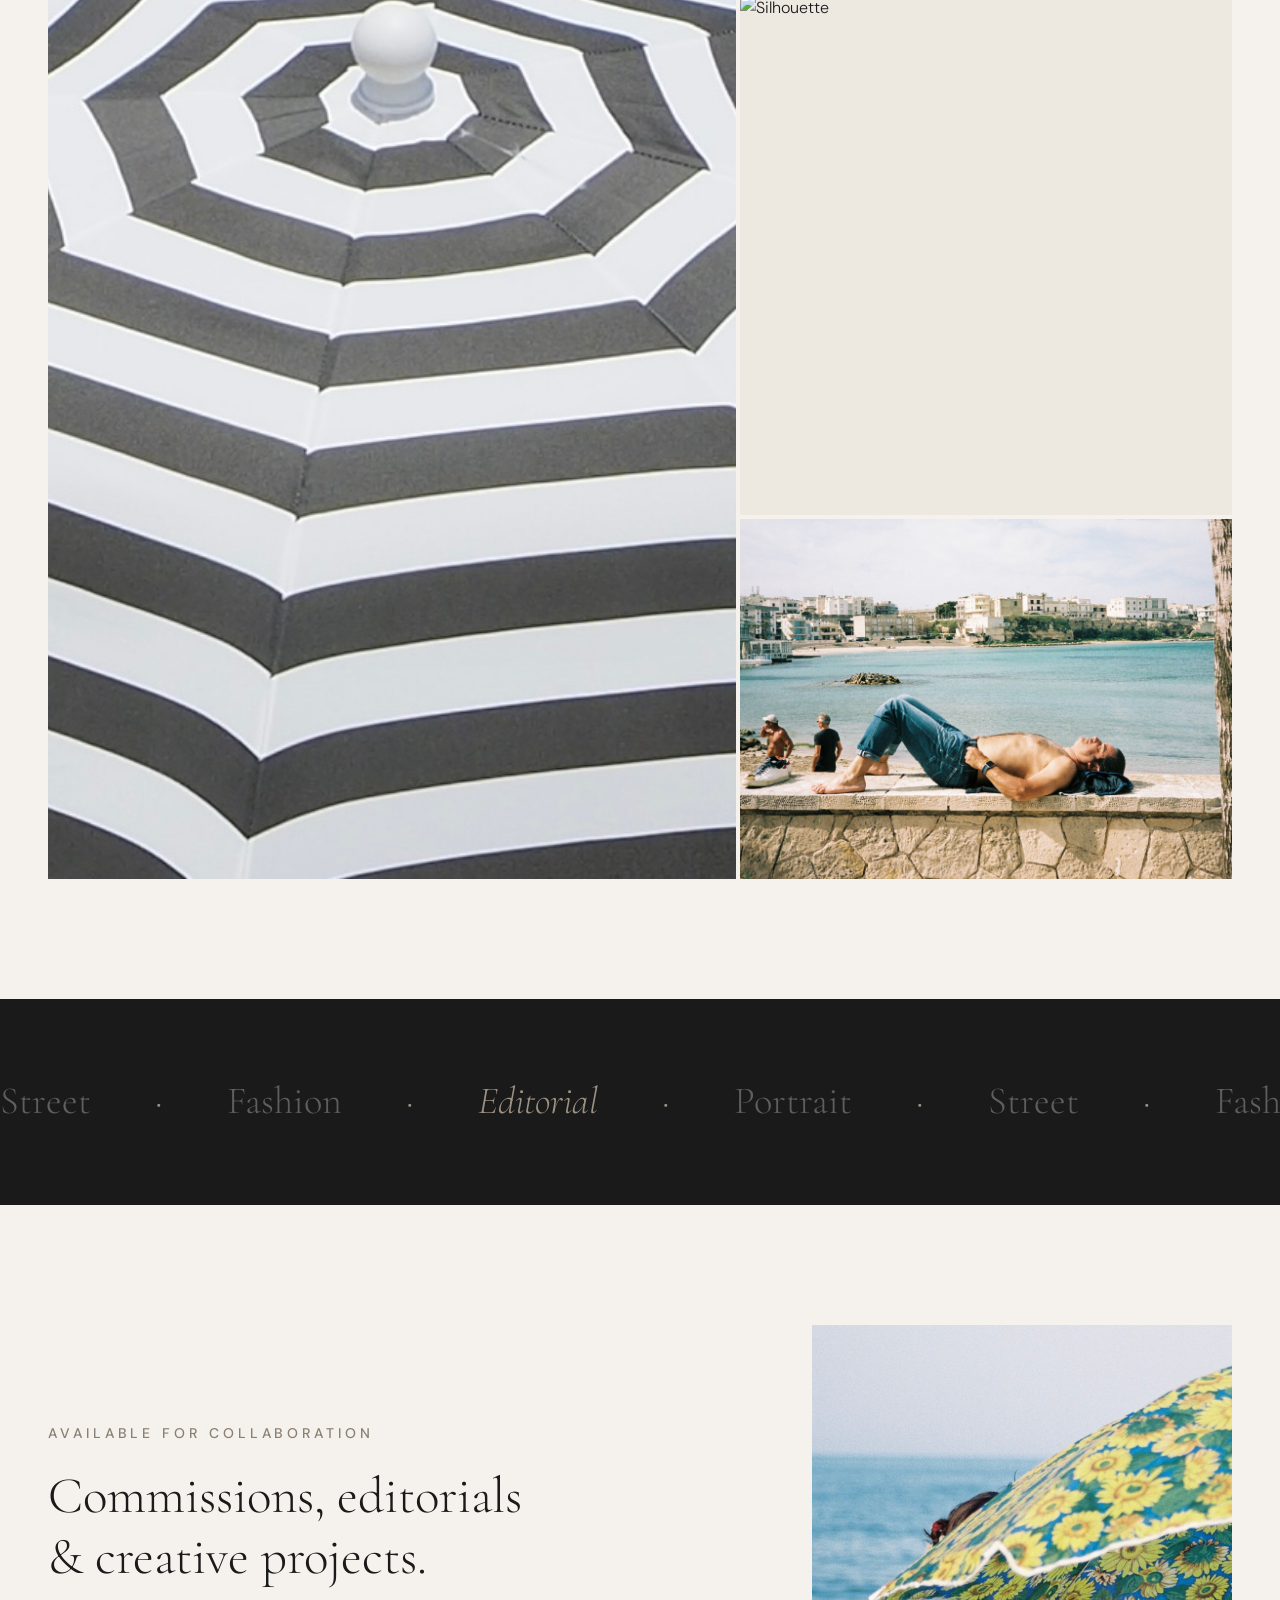
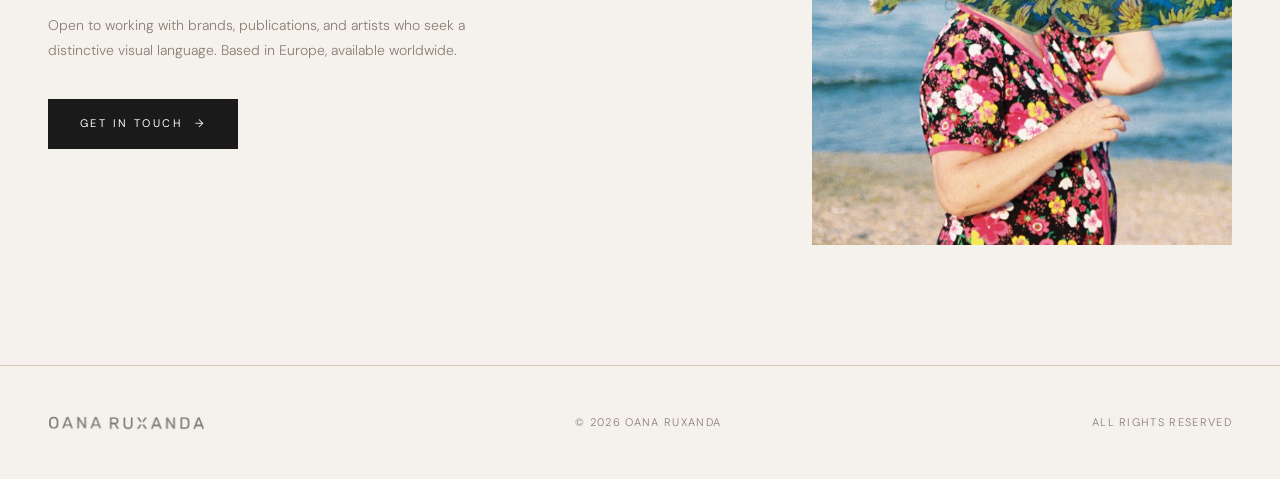
==== commit 4d8cd54c: "Remove LinkedIn/Facebook icons from contact page; fix mobile scroll indicator centering Co-Authored-" ====
--- a/index.html
+++ b/index.html
@@ -82,8 +82,10 @@
     .hero-scroll {
       position: absolute;
       bottom: 40px;
-      left: 50%;
-      transform: translateX(-50%);
+      left: 0;
+      right: 0;
+      width: max-content;
+      margin: 0 auto;
       z-index: 2;
       display: flex;
       flex-direction: column;
